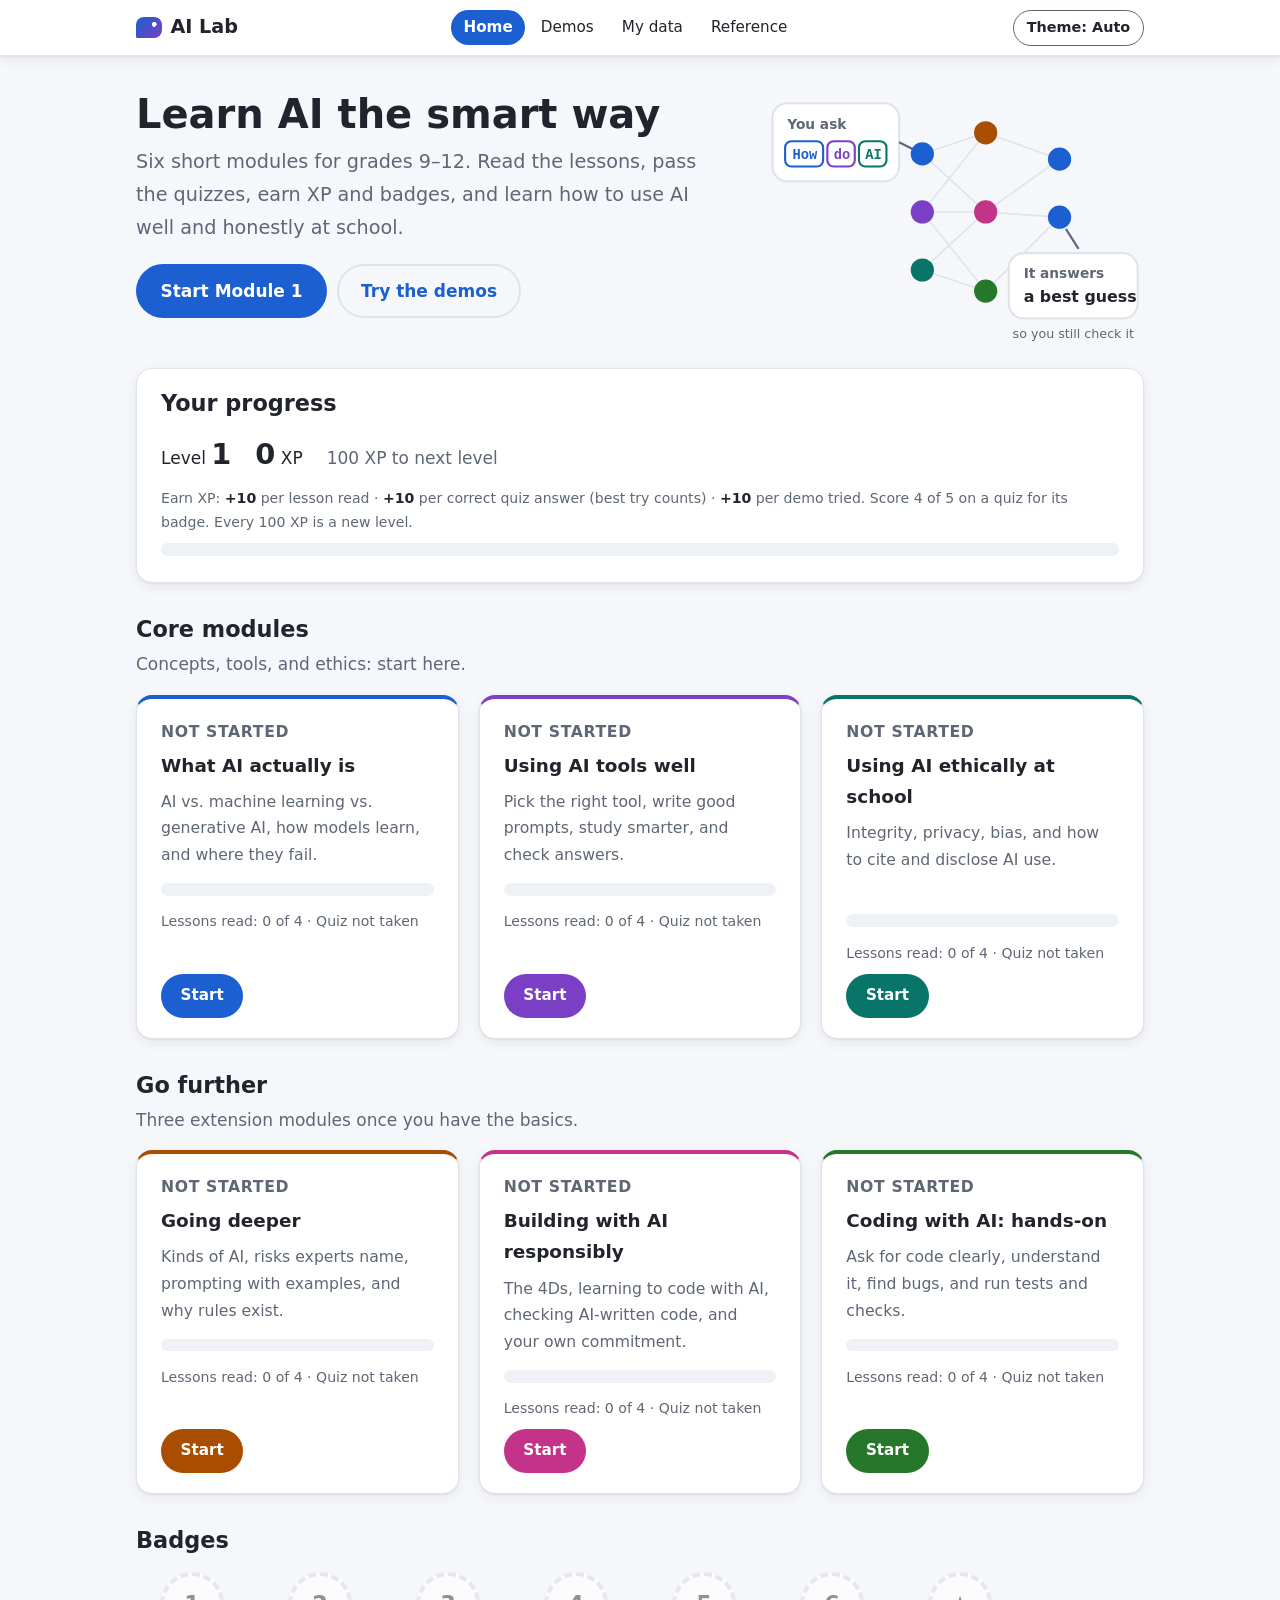
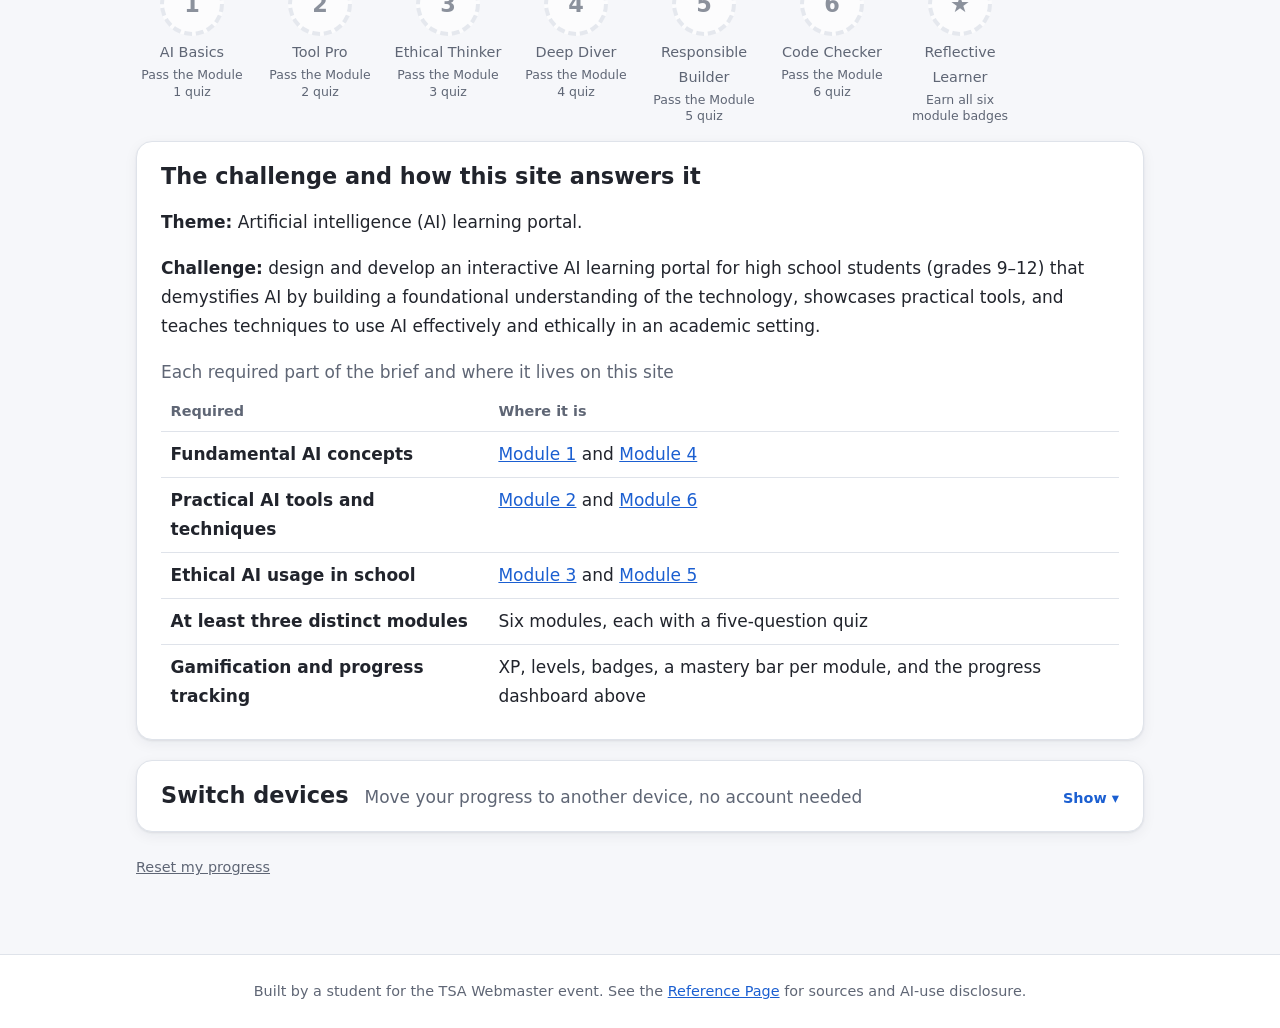
==== index.html @ 02b642e1 "style: second judge round fixes (feedback, quiz numbering, demos, practice cards, mobile nav)" ====
<!doctype html>
<html lang="en">
<head>
<script>try{var t=localStorage.getItem("aiPortal.theme");if(t==="light"||t==="dark")document.documentElement.dataset.theme=t}catch(e){}</script>
<script src="js/theme.js" defer></script>
<meta charset="utf-8">
<meta name="viewport" content="width=device-width,initial-scale=1">
<title>AI Lab – Learn AI the smart way</title>
<meta name="description" content="A free, gamified AI learning portal for high school students: how AI works, how to use it well, and how to use it ethically.">
<link rel="stylesheet" href="css/style.css">
</head>
<body>
<a class="skip" href="#main">Skip to content</a>
<header><div class="bar">
  <a class="brand" href="index.html">AI Lab</a>
  <nav aria-label="Main"><ul>
    <li><a href="index.html" aria-current="page">Home</a></li>
    <li><a href="demos.html">Demos</a></li>
    <li><a href="data.html">My data</a></li>
    <li><a href="reference.html">Reference</a></li>
  </ul></nav>
  <button type="button" class="theme-toggle" data-theme-toggle aria-label="Theme: Auto. Activate to switch to Light" aria-pressed="false">Theme: Auto</button>
</div></header>

<main id="main">
<div class="hero">
  <div>
  <h1>Learn AI the smart way</h1>
  <p class="lead">Six short modules for grades 9–12. Read the lessons, pass the quizzes, earn XP and badges, and learn how to use AI well and honestly at school.</p>
  <p class="hero-actions">
    <a class="btn" id="resume" href="module1.html">Start Module 1</a>
    <a class="btn ghost" href="demos.html">Try the demos</a>
  </p>
  </div>
  <svg class="hero-art" viewBox="0 0 360 250" role="img" aria-labelledby="hero-art-t">
    <title id="hero-art-t">A question is split into tokens, passes through a network of connected nodes, and comes out as a best-guess answer.</title>
    <g fill="none" stroke-width="1.5" style="stroke: var(--line)">
      <path d="M150 70 L210 50 M150 70 L210 125 M150 125 L210 50 M150 125 L210 125 M150 125 L210 200 M150 180 L210 125 M150 180 L210 200 M210 50 L280 75 M210 125 L280 75 M210 125 L280 130 M210 200 L280 130"/>
    </g>
    <rect x="8" y="22" width="120" height="74" rx="14" style="fill: var(--surface); stroke: var(--line)" stroke-width="2"/>
    <text x="22" y="46" font-size="13" font-weight="700" style="fill: var(--soft)">You ask</text>
    <g font-size="13" font-weight="700" font-family="ui-monospace, monospace">
      <rect x="20" y="58" width="36" height="24" rx="6" fill="none" stroke-width="2" style="stroke: var(--u1)"/><text x="27" y="75" style="fill: var(--u1)">How</text>
      <rect x="60" y="58" width="26" height="24" rx="6" fill="none" stroke-width="2" style="stroke: var(--u2)"/><text x="66" y="75" style="fill: var(--u2)">do</text>
      <rect x="90" y="58" width="26" height="24" rx="6" fill="none" stroke-width="2" style="stroke: var(--u3)"/><text x="96" y="75" style="fill: var(--u3)">AI</text>
    </g>
    <path d="M128 59 L146 68" stroke-width="2" style="stroke: var(--soft)"/>
    <circle cx="150" cy="70" r="11" style="fill: var(--u1)"/><circle cx="150" cy="125" r="11" style="fill: var(--u2)"/><circle cx="150" cy="180" r="11" style="fill: var(--u3)"/>
    <circle cx="210" cy="50" r="11" style="fill: var(--u4)"/><circle cx="210" cy="125" r="11" style="fill: var(--u5)"/><circle cx="210" cy="200" r="11" style="fill: var(--u6)"/>
    <circle cx="280" cy="75" r="11" style="fill: var(--accent)"/><circle cx="280" cy="130" r="11" style="fill: var(--accent)"/>
    <path d="M286 141 L298 160" stroke-width="2" style="stroke: var(--soft)"/>
    <rect x="232" y="164" width="122" height="62" rx="14" style="fill: var(--surface); stroke: var(--line)" stroke-width="2"/>
    <text x="246" y="188" font-size="13" font-weight="700" style="fill: var(--soft)">It answers</text>
    <text x="246" y="210" font-size="15" font-weight="700" style="fill: var(--fg)">a best guess</text>
    <text x="293" y="244" font-size="12" text-anchor="middle" style="fill: var(--soft)">so you still check it</text>
  </svg>
</div>

  <section class="card" aria-labelledby="yp">
    <h2 id="yp" style="margin-top:0">Your progress</h2>
    <div class="stats">
      <span>Level <strong id="level">1</strong></span>
      <span><strong id="xp">0</strong> XP</span>
      <span id="next" class="muted"></span>
    </div>
    <p class="xp-rules">Earn XP: <strong>+10</strong> per lesson read · <strong>+10</strong> per correct quiz answer (best try counts) · <strong>+10</strong> per demo tried. Score 4 of 5 on a quiz for its badge. Every 100 XP is a new level.</p>
    <div class="progress-bar" role="progressbar" aria-label="Progress to next level" aria-valuemin="0" aria-valuemax="100" aria-valuenow="0" id="xpbar"><span style="width:0%"></span></div>
  </section>

  <h2>Core modules</h2>
  <p class="section-note">Concepts, tools, and ethics: start here.</p>
  <ul class="grid" id="modules"></ul>

  <h2>Go further</h2>
  <p class="section-note">Three extension modules once you have the basics.</p>
  <ul class="grid" id="modules-extra"></ul>

  <h2>Badges</h2>
  <ul class="badges" id="badges"></ul>

  <section class="card" aria-labelledby="brief">
    <h2 id="brief" style="margin-top:0">The challenge and how this site answers it</h2>
    <p><strong>Theme:</strong> Artificial intelligence (AI) learning portal.</p>
    <p><strong>Challenge:</strong> design and develop an interactive AI learning portal for high school students (grades 9–12) that demystifies AI by building a foundational understanding of the technology, showcases practical tools, and teaches techniques to use AI effectively and ethically in an academic setting.</p>
    <table class="map">
      <caption class="muted">Each required part of the brief and where it lives on this site</caption>
      <thead><tr><th scope="col">Required</th><th scope="col">Where it is</th></tr></thead>
      <tbody>
        <tr><th scope="row">Fundamental AI concepts</th><td><a href="module1.html">Module 1</a> and <a href="module4.html">Module 4</a></td></tr>
        <tr><th scope="row">Practical AI tools and techniques</th><td><a href="module2.html">Module 2</a> and <a href="module6.html">Module 6</a></td></tr>
        <tr><th scope="row">Ethical AI usage in school</th><td><a href="module3.html">Module 3</a> and <a href="module5.html">Module 5</a></td></tr>
        <tr><th scope="row">At least three distinct modules</th><td>Six modules, each with a five-question quiz</td></tr>
        <tr><th scope="row">Gamification and progress tracking</th><td>XP, levels, badges, a mastery bar per module, and the progress dashboard above</td></tr>
      </tbody>
    </table>
  </section>

  <details class="card fold" id="switch">
    <summary><strong class="fold-title" id="move">Switch devices</strong> <span class="muted">Move your progress to another device, no account needed</span></summary>
    <p>Copy your progress code, then paste it on your other device. Restoring only adds progress. It never erases any.</p>
    <p>
      <button class="btn" id="show-code" type="button">Show my code</button>
      <output id="code-out" class="code" for="show-code"></output>
      <button class="btn ghost" id="copy-code" type="button" hidden>Copy</button>
    </p>
    <p>
      <label for="code-in">Have a code from another device?</label><br>
      <input id="code-in" class="field" type="text" autocomplete="off" spellcheck="false" autocapitalize="characters" autocorrect="off" placeholder="AIL5-XXXXXXXX">
      <button class="btn" id="restore" type="button">Restore</button>
    </p>
    <p id="code-msg" role="status"></p>
  </details>

  <p><button class="link-btn" id="reset" type="button">Reset my progress</button></p>
  <noscript><p>This site saves your progress in your browser, so it needs JavaScript turned on to track XP and badges. The lessons are still readable without it.</p></noscript>
</main>

<footer>Built by a student for the TSA Webmaster event. See the <a href="reference.html">Reference Page</a> for sources and AI-use disclosure.</footer>
<script src="js/progress.js"></script>
<script src="js/dashboard.js"></script>
</body>
</html>
---- css/style.css ----
/* Shared styles for every page. Colors are tokens so dark mode is one block.
   Look: clean learning-platform style (white cards, bold unit colors, mastery bars). */
:root {
  --bg: #f6f7fa; --surface: #ffffff; --fg: #21242c; --soft: #5f6675; --muted: #eef1f6; --line: #dfe3ea;
  --lesson-text: #ffffff; --accent: #1b5fd1; --accent-dark: #1449a3; --on-accent: #ffffff; --good: #0a7a42; --good-bg: #e3f6ec;
  --bad: #b3261e; --bad-bg: #fdeceb; --gold: #b26b00; --gold-text: #8b5200; --radius: 1rem; --shadow: 0 1px 2px rgba(20,30,50,.08), 0 4px 14px rgba(20,30,50,.06);
  --u1: #1b5fd1; --u2: #7a3fc4; --u3: #08746a; --u4: #a94d00; --u5: #c4338a; --u6: #26772a;
}
:root[data-theme="dark"] {
    --bg: #11141b; --surface: #1a1f2a; --fg: #e8ecf3; --soft: #a3acbd; --muted: #232a37; --line: #2e3645;
    --lesson-text: #0b1020; --accent: #6f9bff; --accent-dark: #8fb1ff; --on-accent: #0b1020; --good: #5fd08b; --good-bg: #153424;
    --bad: #ff8a8a; --bad-bg: #3a1c1c; --gold: #f0c36a; --gold-text: #f0c36a; --shadow: 0 1px 2px rgba(0,0,0,.4);
    --u1: #6f9bff; --u2: #b794f4; --u3: #4fd1c5; --u4: #f6ad55; --u5: #f687b3; --u6: #7bd88f;
}
@media (prefers-color-scheme: dark) {
  :root:not([data-theme]) {
    --bg: #11141b; --surface: #1a1f2a; --fg: #e8ecf3; --soft: #a3acbd; --muted: #232a37; --line: #2e3645;
    --lesson-text: #0b1020; --accent: #6f9bff; --accent-dark: #8fb1ff; --on-accent: #0b1020; --good: #5fd08b; --good-bg: #153424;
    --bad: #ff8a8a; --bad-bg: #3a1c1c; --gold: #f0c36a; --gold-text: #f0c36a; --shadow: 0 1px 2px rgba(0,0,0,.4);
    --u1: #6f9bff; --u2: #b794f4; --u3: #4fd1c5; --u4: #f6ad55; --u5: #f687b3; --u6: #7bd88f;
  }
}
* { box-sizing: border-box; }
[hidden] { display: none !important; } /* so .btn etc. can't override the hidden attribute */
body { margin: 0; background: var(--bg); color: var(--fg);
  font: 17px/1.7 system-ui, -apple-system, "Segoe UI", Roboto, sans-serif; }
a { color: var(--accent); }
.muted { color: var(--soft); }
.skip { position: absolute; left: -999px; }
.skip:focus { left: 1rem; top: 1rem; background: var(--surface); padding: .5rem 1rem; z-index: 10; border-radius: .5rem; }
:focus-visible { outline: 3px solid var(--accent); outline-offset: 2px; }

/* top bar */
header { background: var(--surface); border-bottom: 1px solid var(--line); box-shadow: var(--shadow); }
.bar { max-width: 1040px; margin: 0 auto; padding: .6rem 1rem; display: flex;
  justify-content: space-between; align-items: center; flex-wrap: wrap; gap: .5rem 1rem; }
.brand { font-weight: 800; font-size: 1.2rem; text-decoration: none; color: var(--fg); display: inline-flex; align-items: center; gap: .55rem; }
.brand::before { content: ""; width: 1.5rem; height: 1.5rem; border-radius: 50% 50% 50% .2rem; background: var(--accent); display: inline-block; }
nav ul { list-style: none; display: flex; flex-wrap: wrap; gap: .25rem; margin: 0; padding: 0; }
nav a { color: var(--fg); text-decoration: none; padding: .3rem .75rem; border-radius: 99px; font-size: .95rem; display: inline-block; }
nav a:hover { background: var(--muted); }
nav a[aria-current="page"] { background: var(--accent); color: var(--on-accent); font-weight: 600; }

main { max-width: 820px; margin: 0 auto; padding: 1.5rem 1rem 3.5rem; }
body > main:has(#modules) { max-width: 1040px; }
h1 { font-size: clamp(1.7rem, 4vw, 2.5rem); line-height: 1.2; margin: .5rem 0 .5rem; font-weight: 800; }
h2 { margin: 2rem 0 .75rem; font-size: 1.4rem; line-height: 1.3; }
.lead { font-size: 1.2rem; color: var(--soft); max-width: 60ch; margin-top: 0; }

/* cards: white tiles with a colored top edge */
.card { background: var(--surface); border: 1px solid var(--line); border-radius: var(--radius); padding: 1.25rem 1.5rem;
  margin: 0 0 1.25rem; box-shadow: var(--shadow); }
.card > h2:first-child, .card > h3:first-child { margin-top: 0; }
.grid { display: grid; gap: 1.25rem; grid-template-columns: repeat(auto-fill, minmax(290px, 1fr)); padding: 0; list-style: none; margin: 0; }
.grid > .card { margin: 0; border-left: 1px solid var(--line); border-top: 4px solid var(--unit, var(--accent)); display: flex; flex-direction: column; gap: .25rem; }
.grid > .card h3 { margin: 0; font-size: 1.15rem; }
.grid > .card p { margin: .25rem 0; color: var(--soft); font-size: .98rem; }
.grid > .card .btn { margin-top: auto; align-self: flex-start; background: var(--unit, var(--accent)); padding: .45rem 1.1rem; font-size: .95rem; }
.grid > .card .status { font-size: .88rem; }
.mastery { font-weight: 700; font-size: .85rem; letter-spacing: .04em; text-transform: uppercase; color: var(--unit, var(--accent)); margin: 0 !important; }
.grid > .card .progress-bar > span { background: var(--unit, var(--accent)); }

/* buttons */
.btn { display: inline-block; padding: .65rem 1.4rem; background: var(--accent); color: var(--on-accent);
  border: 2px solid transparent; border-radius: 99px; font: inherit; font-weight: 700; text-decoration: none; cursor: pointer; }
.btn:hover { filter: brightness(1.08); }
.btn[disabled] { opacity: .65; cursor: default; }
.btn.ghost { background: transparent; color: var(--accent); border-color: var(--line); }
.btn.ghost:hover { background: var(--muted); filter: none; }
.btn[data-lesson] { background: transparent; color: var(--good); border-color: var(--good); padding: .45rem 1.1rem; font-size: .95rem; }
.btn[data-lesson]:hover { background: var(--good-bg); filter: none; }
.card li a, .card p a { overflow-wrap: anywhere; }
.btn[data-lesson][disabled] { background: var(--good-bg); color: var(--good); opacity: 1; }
.lead + .card, h1 + .card { margin-top: 1rem; }

/* progress bar */
.progress-bar { height: .8rem; background: var(--muted); border-radius: 99px; overflow: hidden; margin: .4rem 0; }
.progress-bar > span { display: block; height: 100%; background: var(--accent); border-radius: 99px; transition: width .4s; }
.stats { display: flex; gap: 1.5rem; flex-wrap: wrap; align-items: baseline; margin-bottom: .5rem; }
.stats strong { font-size: 1.8rem; }

/* badges */
.badges { display: flex; flex-wrap: wrap; gap: 1rem; padding: 0; list-style: none; }
.badge { width: 7.5rem; text-align: center; font-size: .9rem; }
.badge .medal { width: 4rem; height: 4rem; margin: 0 auto .25rem; border-radius: 50%; display: grid; place-items: center;
  font-weight: 800; font-size: 1.4rem; background: var(--surface); border: 4px solid var(--gold); color: var(--gold-text); box-shadow: var(--shadow); }
.badge.locked { color: var(--soft); }
.badge.locked .medal { border-style: dashed; border-color: var(--line); color: var(--soft); box-shadow: none; }

/* quiz (markup produced by js/quiz.js) */
.quiz-q { background: var(--surface); border: 1px solid var(--line); border-radius: var(--radius); margin: 0 0 1rem; padding: 1rem 1.25rem; box-shadow: var(--shadow); }
.quiz-q legend { font-weight: 700; float: left; width: 100%; padding: 0; margin: 0 0 .75rem; line-height: 1.4; }
.quiz-q legend + * { clear: both; }
.quiz-options { list-style: none; padding: 0; margin: .5rem 0; display: grid; gap: .5rem; }
.quiz-options label { display: flex; gap: .6rem; align-items: flex-start; padding: .65rem .9rem; cursor: pointer; border: 2px solid var(--line); border-radius: .75rem; }
.quiz-options input { margin: .5rem 0 0; flex: none; }
.quiz-options label:hover { border-color: var(--accent); background: var(--muted); }
.quiz-options label:has(input:checked) { border-color: var(--accent); background: var(--muted); font-weight: 600; }
.quiz-feedback { margin: .5rem 0 0; padding: .6rem .9rem; border-radius: .75rem; font-weight: 600; }
.quiz-feedback.right { color: var(--good); background: var(--good-bg); } .quiz-feedback.wrong { color: var(--bad); background: var(--bad-bg); }
.quiz-result { background: var(--surface); border: 1px solid var(--line); border-left: 6px solid var(--accent); border-radius: var(--radius); padding: 1rem 1.25rem; margin-top: 1rem; box-shadow: var(--shadow); }
.quiz-result:empty { display: none; }
[role="alert"] { color: var(--bad); font-weight: 600; }

.code { user-select: all; -webkit-user-select: all; font: 700 1.1rem ui-monospace, monospace; letter-spacing: .05em; margin: 0 .5rem; }
.field { padding: .6rem .85rem; font: inherit; color: var(--fg); background: var(--surface);
  border: 2px solid var(--line); border-radius: .75rem; width: min(16rem, 100%); }

footer { border-top: 1px solid var(--line); background: var(--surface); text-align: center; padding: 1.5rem 1rem; font-size: .9rem; color: var(--soft); }
@media (prefers-reduced-motion: reduce) { .progress-bar > span { transition: none; } }
@media (max-width: 560px) { body { font-size: 16px; } .card { padding: 1rem; } }

.map { width: 100%; border-collapse: collapse; margin-top: .5rem; }
.map th, .map td { text-align: left; padding: .5rem .6rem; border-top: 1px solid var(--line); vertical-align: top; }
.map thead th { border-top: 0; font-size: .9rem; color: var(--soft); }
.map caption { text-align: left; padding-bottom: .25rem; }

/* hand-written inline SVG diagrams: theme colors, responsive, max 480px */
.diagram { max-width: 480px; margin: 1rem 0 1.25rem; }
.diagram svg { display: block; width: 100%; height: auto; }

/* Compact primary navigation, theme control, and module shortcuts. */
.theme-toggle { font: inherit; font-size: .9rem; font-weight: 600; color: var(--fg); background: var(--surface); border: 1px solid var(--soft); border-radius: 99px; padding: .3rem .8rem; cursor: pointer; }
.theme-toggle:hover { background: var(--muted); }
.module-nav { max-width: 1040px; margin: 0 auto; padding: 0 1rem .65rem; }
.module-nav ul, .module-pills { list-style: none; display: flex; flex-wrap: wrap; gap: .4rem; padding: 0; margin: 0; }
.module-nav a, .module-pills a { display: inline-block; border: 1px solid var(--soft); border-radius: 99px; padding: .25rem .75rem; color: var(--fg); text-decoration: none; font-size: .9rem; }
.module-nav a:hover, .module-pills a:hover { background: var(--muted); }
.module-nav a[aria-current="page"] { color: var(--on-accent); background: var(--accent); border-color: var(--accent); }
.module-pills { margin: 0 0 1rem; }
@media (max-width: 560px) {
  .bar { gap: .35rem; }
  .bar nav a { padding: .3rem .5rem; }
  .module-nav-label { display: none; }
  .module-nav a { min-width: 2.5rem; text-align: center; }
}

/* ---- 2026-11-18 cleanup ---- */
.sr-only { position: absolute; width: 1px; height: 1px; padding: 0; margin: -1px; overflow: hidden; clip: rect(0 0 0 0); white-space: nowrap; border: 0; }
.hero-actions { display: flex; flex-wrap: wrap; gap: .6rem; margin: 1.25rem 0 1.5rem; }
.section-note { color: var(--soft); margin: -.4rem 0 1rem; }
.link-btn { background: none; border: 0; padding: 0; font: inherit; font-size: .9rem; color: var(--soft); text-decoration: underline; cursor: pointer; }
.link-btn:hover { color: var(--accent); }

/* lessons: a small "Lesson N" label above each lesson heading (CSS counter, no markup change) */
main { counter-reset: lesson; }
section.card:has([data-lesson]) > h2::before { counter-increment: lesson; content: "Lesson " counter(lesson); display: block;
  font-size: .78rem; font-weight: 700; letter-spacing: .06em; text-transform: uppercase; color: var(--soft); margin-bottom: .15rem; }

/* reference page: forms as two clear rows, sources as a hanging-indent MLA list */
.forms { list-style: none; padding: 0; margin: 0; display: grid; gap: .5rem; }
.forms a { display: block; padding: .7rem 1rem; border: 1px solid var(--line); border-radius: .75rem; font-weight: 600; text-decoration: none; }
.forms a:hover { background: var(--muted); }
.sources ul { list-style: none; padding: 0; }
.sources li { padding-left: 2em; text-indent: -2em; margin-bottom: .6rem; }

/* phone: brand and theme toggle share the first row, nav gets its own row */
@media (max-width: 560px) {
  .bar > nav { order: 3; width: 100%; }
  .bar > nav ul { justify-content: space-between; }
  .module-nav ul { flex-wrap: nowrap; overflow-x: auto; padding-bottom: .2rem; }
}
.quiz-result.passed { border-left-color: var(--good); }
.quiz-result.failed { border-left-color: var(--bad); }
.quiz-score { font-size: 1.5rem; font-weight: 800; margin: 0 0 .25rem; }
.quiz-result p { margin: .4rem 0; }
.quiz-next .btn { margin-top: .25rem; }
.try { background: var(--muted); border-radius: .75rem; padding: .55rem .9rem; font-size: .95rem; }
h2 + .try { margin-top: -.25rem; }
[id] { scroll-margin-top: 1rem; }

/* ---- judge round 1 fixes ---- */
/* header lines up with the 820px reading column on content pages, 1040px on home */
.bar, .module-nav { max-width: 820px; }
body:has(#modules) .bar { max-width: 1040px; }

/* each module page wears its unit color (set from the current module-nav link, no markup change) */
body:has(.module-nav a[href="module1.html"][aria-current]) { --unit: var(--u1); }
body:has(.module-nav a[href="module2.html"][aria-current]) { --unit: var(--u2); }
body:has(.module-nav a[href="module3.html"][aria-current]) { --unit: var(--u3); }
body:has(.module-nav a[href="module4.html"][aria-current]) { --unit: var(--u4); }
body:has(.module-nav a[href="module5.html"][aria-current]) { --unit: var(--u5); }
body:has(.module-nav a[href="module6.html"][aria-current]) { --unit: var(--u6); }
body:has(.module-nav a[aria-current]) main > h1 { border-left: 6px solid var(--unit); padding-left: .8rem; }
section.card:has([data-lesson]) { border-top: 4px solid var(--unit, var(--accent)); }
section.card:has([data-lesson]) > h2::before { color: var(--unit, var(--soft)); }
.module-nav a[aria-current="page"] { background: var(--unit, var(--accent)); border-color: var(--unit, var(--accent)); }

/* quiz feedback: first sentence bold, explanation regular; answered options stay readable */
.quiz-feedback { font-weight: 400; }
.quiz-options input:disabled + * , .quiz-options label:has(input:disabled) { opacity: 1; cursor: default; }

/* module cards: descriptions take the same height so bars and buttons line up */
.grid > .card > p:not(.mastery):not(.status) { min-height: calc(3 * 1.7em); }
@media (max-width: 640px) { .grid > .card > p:not(.mastery):not(.status) { min-height: 0; } }

/* badges: rule under each one, earned medals filled */
.badge small { display: block; font-size: .78rem; color: var(--soft); line-height: 1.3; margin-top: .15rem; }
.badge:not(.locked) .medal { background: color-mix(in srgb, var(--gold) 16%, var(--surface)); }
.badge.locked .medal { opacity: .7; }

.btn.danger { color: var(--bad); border-color: var(--bad); }
.btn.danger:hover { background: var(--bad-bg); }
.module-nav ul { flex-wrap: nowrap; overflow-x: auto; gap: .3rem; scrollbar-width: thin; }
.module-nav a { white-space: nowrap; font-size: .85rem; padding: .2rem .6rem; }

/* hero: text left, illustration right; illustration below the buttons on phones */
.hero { display: grid; grid-template-columns: 1.35fr 1fr; gap: 2rem; align-items: center; }
.hero-art { width: 100%; max-width: 380px; height: auto; justify-self: end; }
@media (max-width: 760px) { .hero { grid-template-columns: 1fr; gap: 0; } .hero-art { justify-self: center; max-width: 320px; margin-bottom: 1rem; } }

/* logo: a speech bubble (AI chat) with a small spark, drawn in CSS */
.brand::before { width: 1.6rem; height: 1.35rem; border-radius: .5rem .5rem .5rem .1rem; position: relative;
  background: radial-gradient(circle at 70% 35%, var(--on-accent) 0 .14rem, transparent .16rem), linear-gradient(135deg, var(--u1), var(--u2)); }
.xp-rules { font-size: .88rem; color: var(--soft); margin: 0 0 .5rem; }
.xp-rules strong { color: var(--fg); }

/* form controls need 3:1 against the page (WCAG non-text contrast) */
:root { --field-line: #858e9e; }
:root[data-theme="dark"] { --field-line: #6f7a8e; }
@media (prefers-color-scheme: dark) { :root:not([data-theme]) { --field-line: #6f7a8e; } }
.field, .quiz-options label { border-color: var(--field-line); }
.quiz-options label.is-correct, .quiz-options label.is-correct:has(input:checked) { border-color: var(--good); background: var(--good-bg); }
.quiz-options label.is-wrong, .quiz-options label.is-wrong:has(input:checked) { border-color: var(--bad); background: var(--bad-bg); }
details.fold > summary { cursor: pointer; list-style: none; display: flex; flex-wrap: wrap; align-items: baseline; gap: .25rem 1rem; }
details.fold > summary::-webkit-details-marker { display: none; }
details.fold .fold-title { font-size: 1.4rem; line-height: 1.3; }
details.fold > summary::after { content: "Show ▾"; margin-left: auto; font-size: .9rem; font-weight: 600; color: var(--accent); }
details.fold[open] > summary::after { content: "Hide ▴"; }
details.fold[open] > summary { margin-bottom: .75rem; }

/* ---- judge round 2 fixes ---- */
/* native controls (radios, text boxes, scrollbars) follow the theme */
:root { color-scheme: light; }
:root[data-theme="dark"] { color-scheme: dark; }
@media (prefers-color-scheme: dark) { :root:not([data-theme]) { color-scheme: dark; } }
input[type="radio"], input[type="checkbox"] { accent-color: var(--unit, var(--accent)); width: 1.1rem; height: 1.1rem; }

/* progress code stays on one line; a bad code reads as an error */
.code { white-space: nowrap; display: inline-block; }
#code-msg.err { color: var(--bad); background: var(--bad-bg); padding: .5rem .8rem; border-radius: .75rem; }

/* diagrams centred and larger; small sub-labels hidden on phones where they'd be ~8px */
.diagram { max-width: 640px; margin-inline: auto; }
.diagram figcaption { font-size: .85rem; text-align: center; margin-top: .4rem; }

/* home polish */
.hero { margin-bottom: 1.5rem; }
.badges { display: grid; grid-template-columns: repeat(auto-fill, minmax(7rem, 1fr)); gap: 1rem; }
.badge { width: auto; }

/* phones: keep short module names in the pills (the row scrolls sideways) */
@media (max-width: 560px) { .module-nav-label { display: inline; } }

/* quiz: question numbers and spacing */
.quiz-q legend .q-num { display: block; font-size: .78rem; font-weight: 700; letter-spacing: .06em; text-transform: uppercase; color: var(--soft); margin-bottom: .2rem; }
.quiz-intro { color: var(--soft); margin: -.4rem 0 1rem; }
.quiz-result + .btn, .quiz-result ~ .btn { margin-top: 1rem; }
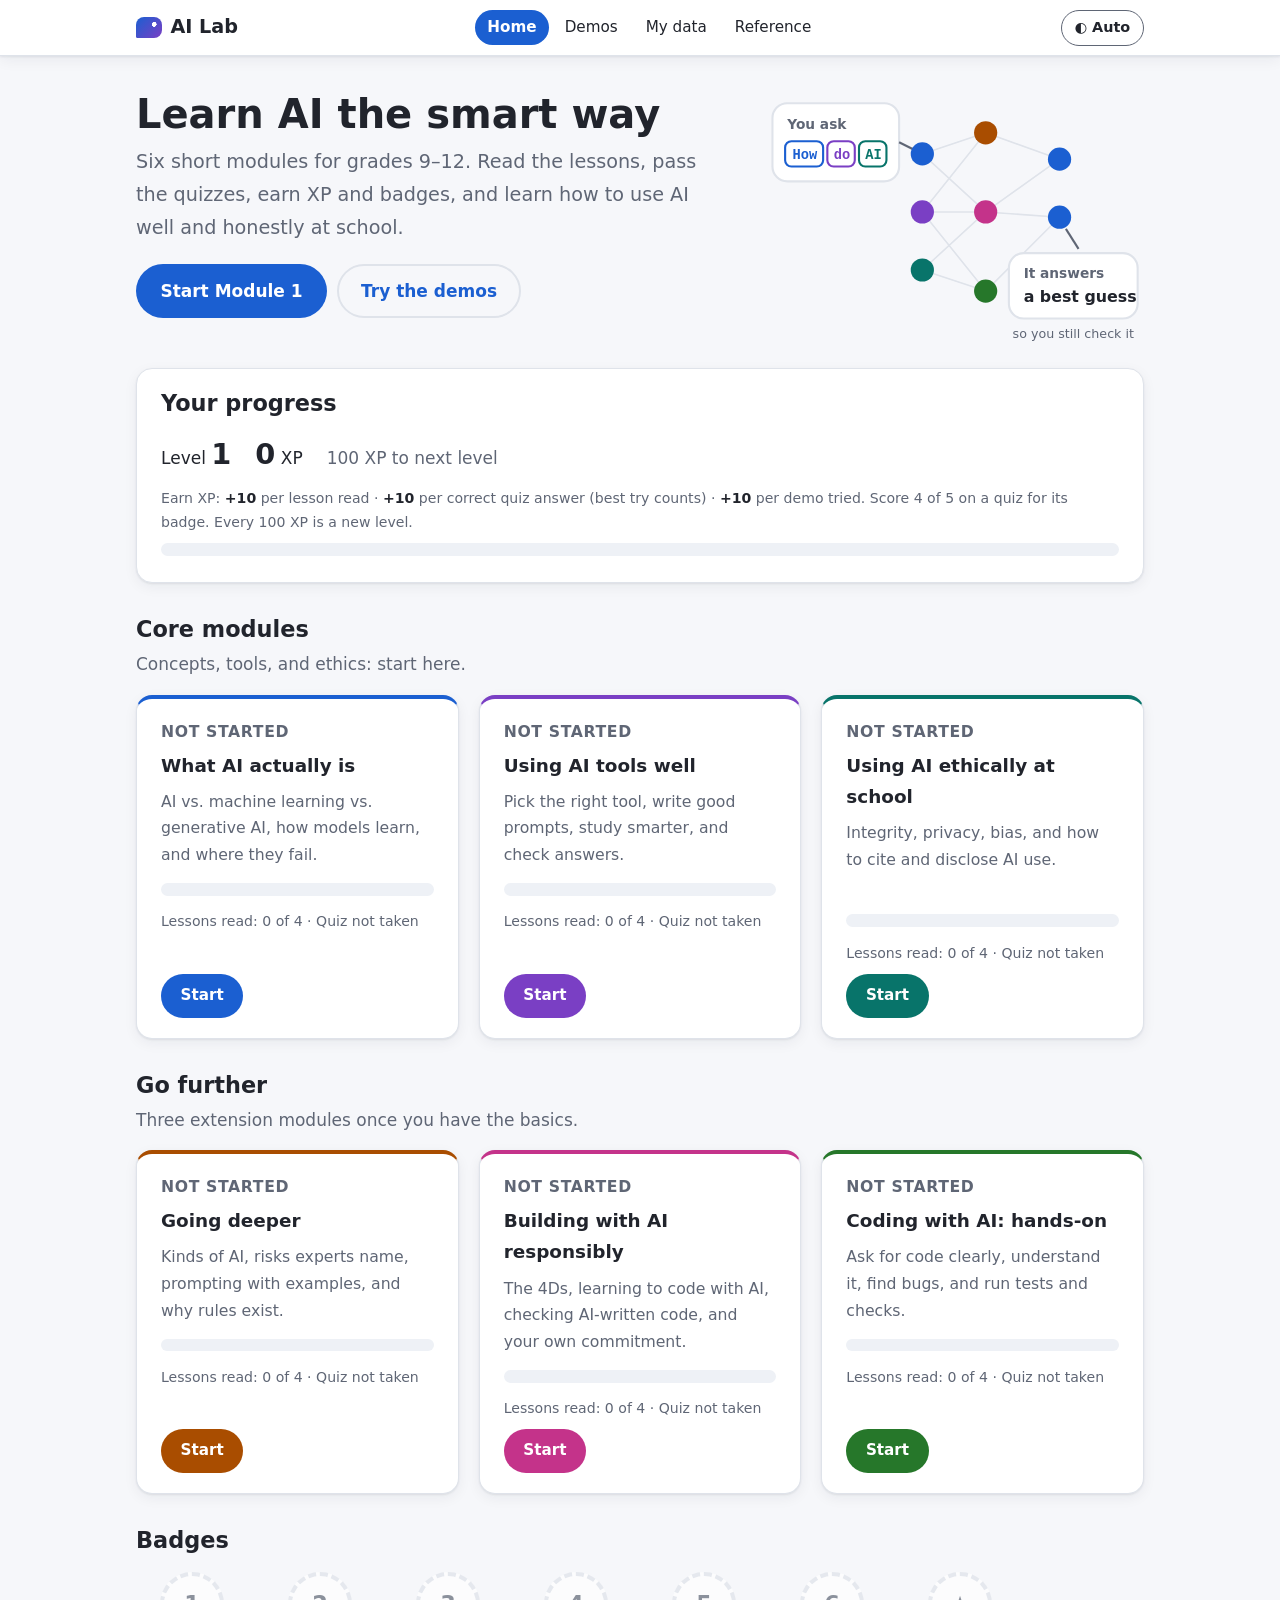
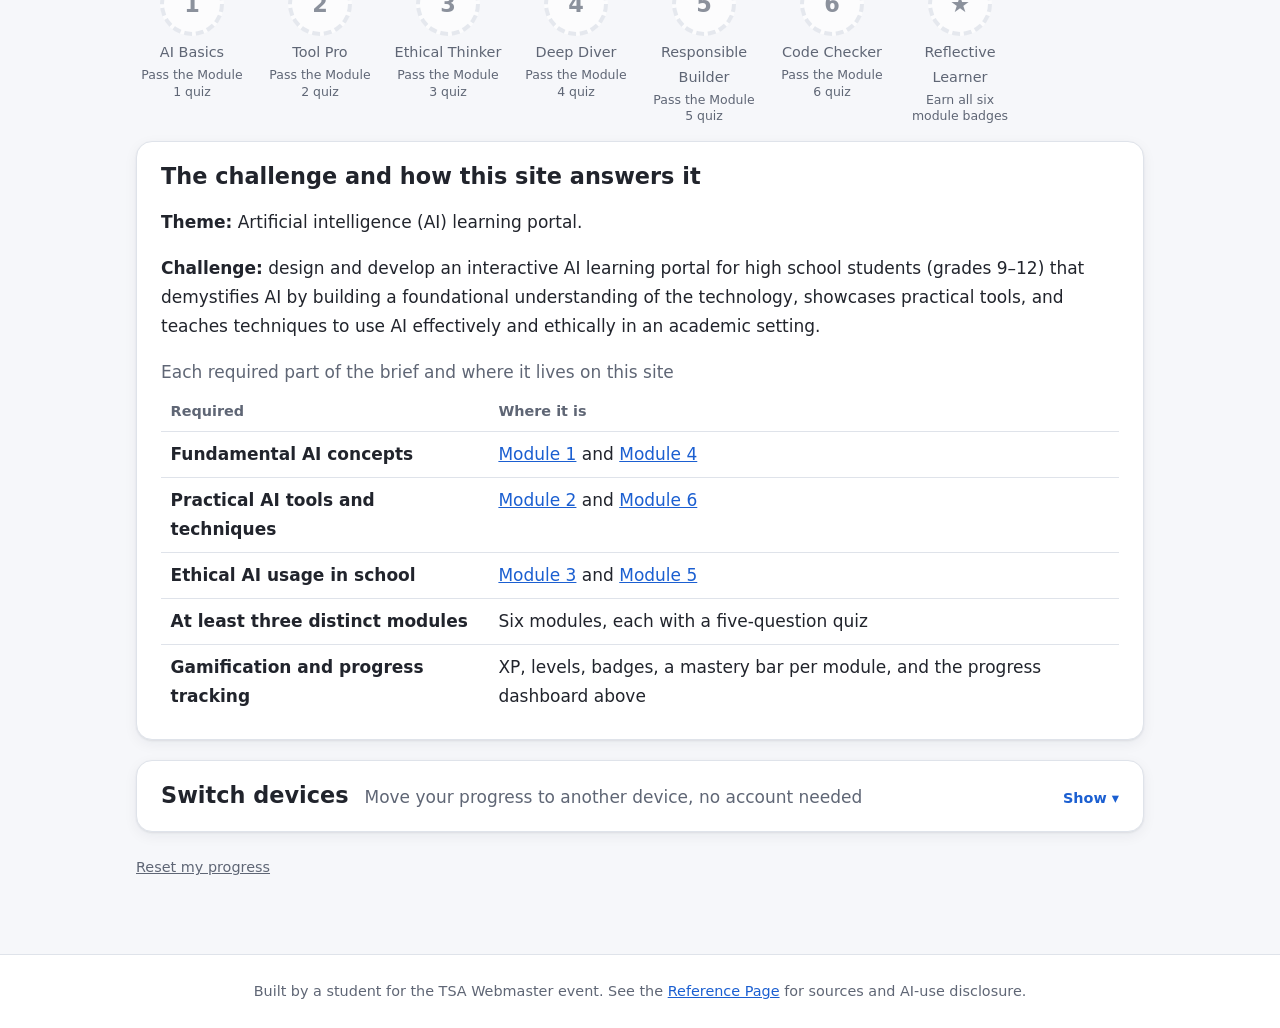
==== commit 2e41eb18: "feat: Module 4 diagram; theme button shows its mode with a symbol" ====
--- a/index.html
+++ b/index.html
@@ -19,7 +19,7 @@
     <li><a href="data.html">My data</a></li>
     <li><a href="reference.html">Reference</a></li>
   </ul></nav>
-  <button type="button" class="theme-toggle" data-theme-toggle aria-label="Theme: Auto. Activate to switch to Light" aria-pressed="false">Theme: Auto</button>
+  <button type="button" class="theme-toggle" data-theme-toggle aria-label="Theme: Auto. Activate to switch to Light" aria-pressed="false">◐ Auto</button>
 </div></header>
 
 <main id="main">
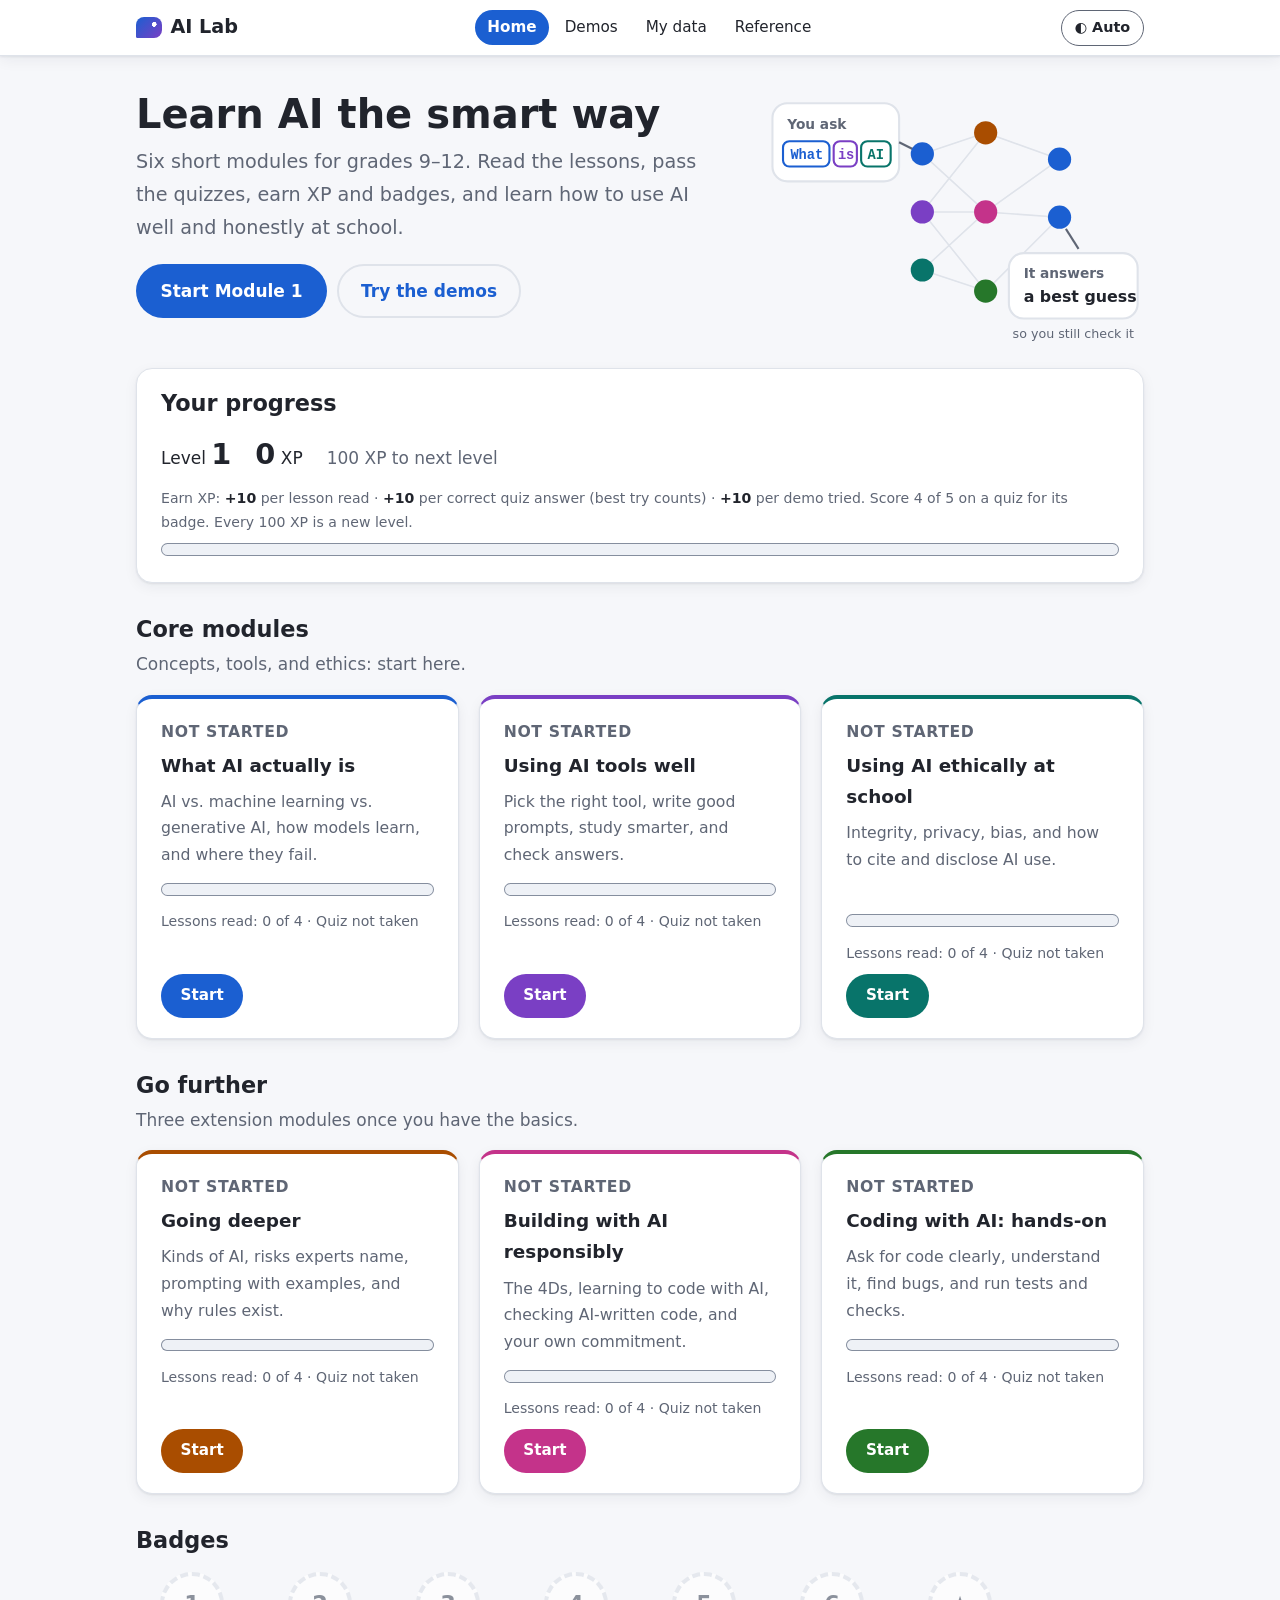
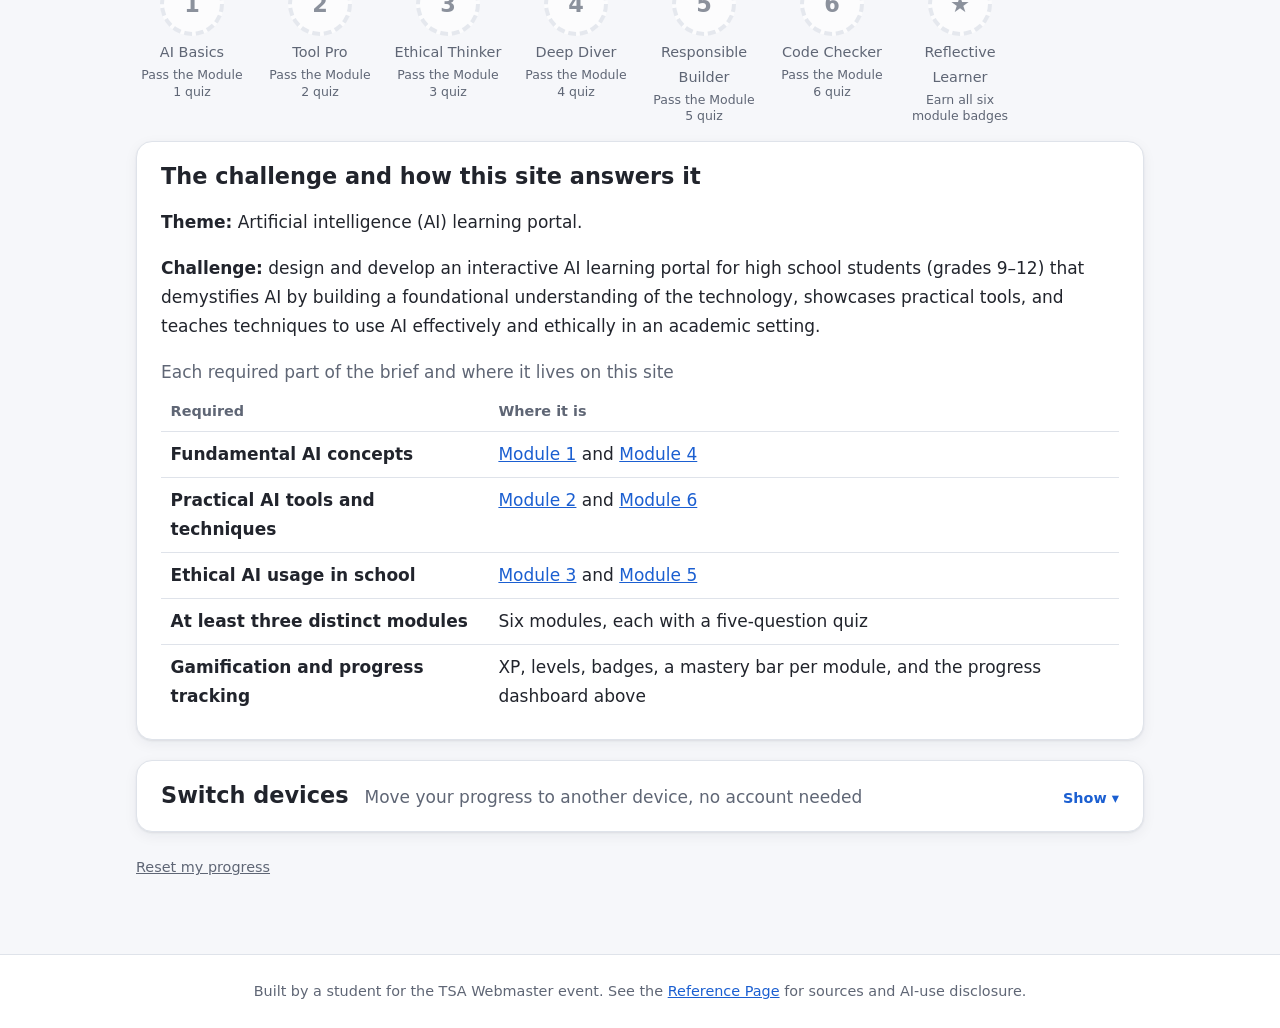
==== commit e4130e69: "fix: demo XP needs real words, predictor explains end-of-sentence words, max-XP state, focus quiz re" ====
--- a/index.html
+++ b/index.html
@@ -40,9 +40,9 @@
     <rect x="8" y="22" width="120" height="74" rx="14" style="fill: var(--surface); stroke: var(--line)" stroke-width="2"/>
     <text x="22" y="46" font-size="13" font-weight="700" style="fill: var(--soft)">You ask</text>
     <g font-size="13" font-weight="700" font-family="ui-monospace, monospace">
-      <rect x="20" y="58" width="36" height="24" rx="6" fill="none" stroke-width="2" style="stroke: var(--u1)"/><text x="27" y="75" style="fill: var(--u1)">How</text>
-      <rect x="60" y="58" width="26" height="24" rx="6" fill="none" stroke-width="2" style="stroke: var(--u2)"/><text x="66" y="75" style="fill: var(--u2)">do</text>
-      <rect x="90" y="58" width="26" height="24" rx="6" fill="none" stroke-width="2" style="stroke: var(--u3)"/><text x="96" y="75" style="fill: var(--u3)">AI</text>
+      <rect x="18" y="58" width="44" height="24" rx="6" fill="none" stroke-width="2" style="stroke: var(--u1)"/><text x="25" y="75" style="fill: var(--u1)">What</text>
+      <rect x="66" y="58" width="22" height="24" rx="6" fill="none" stroke-width="2" style="stroke: var(--u2)"/><text x="70" y="75" style="fill: var(--u2)">is</text>
+      <rect x="92" y="58" width="28" height="24" rx="6" fill="none" stroke-width="2" style="stroke: var(--u3)"/><text x="98" y="75" style="fill: var(--u3)">AI</text>
     </g>
     <path d="M128 59 L146 68" stroke-width="2" style="stroke: var(--soft)"/>
     <circle cx="150" cy="70" r="11" style="fill: var(--u1)"/><circle cx="150" cy="125" r="11" style="fill: var(--u2)"/><circle cx="150" cy="180" r="11" style="fill: var(--u3)"/>
--- a/css/style.css
+++ b/css/style.css
@@ -256,3 +256,11 @@
 .quiz-q legend .q-num { display: block; font-size: .78rem; font-weight: 700; letter-spacing: .06em; text-transform: uppercase; color: var(--soft); margin-bottom: .2rem; }
 .quiz-intro { color: var(--soft); margin: -.4rem 0 1rem; }
 .quiz-result + .btn, .quiz-result ~ .btn { margin-top: 1rem; }
+/* phones: fade the right edge of the module pills so it's clear the row scrolls */
+@media (max-width: 560px) {
+  .module-nav ul { -webkit-mask-image: linear-gradient(to right, #000 85%, transparent); mask-image: linear-gradient(to right, #000 85%, transparent); padding-right: 2rem; }
+}
+/* progress tracks: an outline so the empty part is visible (3:1 non-text contrast) */
+.progress-bar { box-shadow: inset 0 0 0 1px var(--field-line); }
+.quiz-result:focus { outline: none; }
+.quiz-result:focus-visible { outline: 3px solid var(--accent); outline-offset: 2px; }
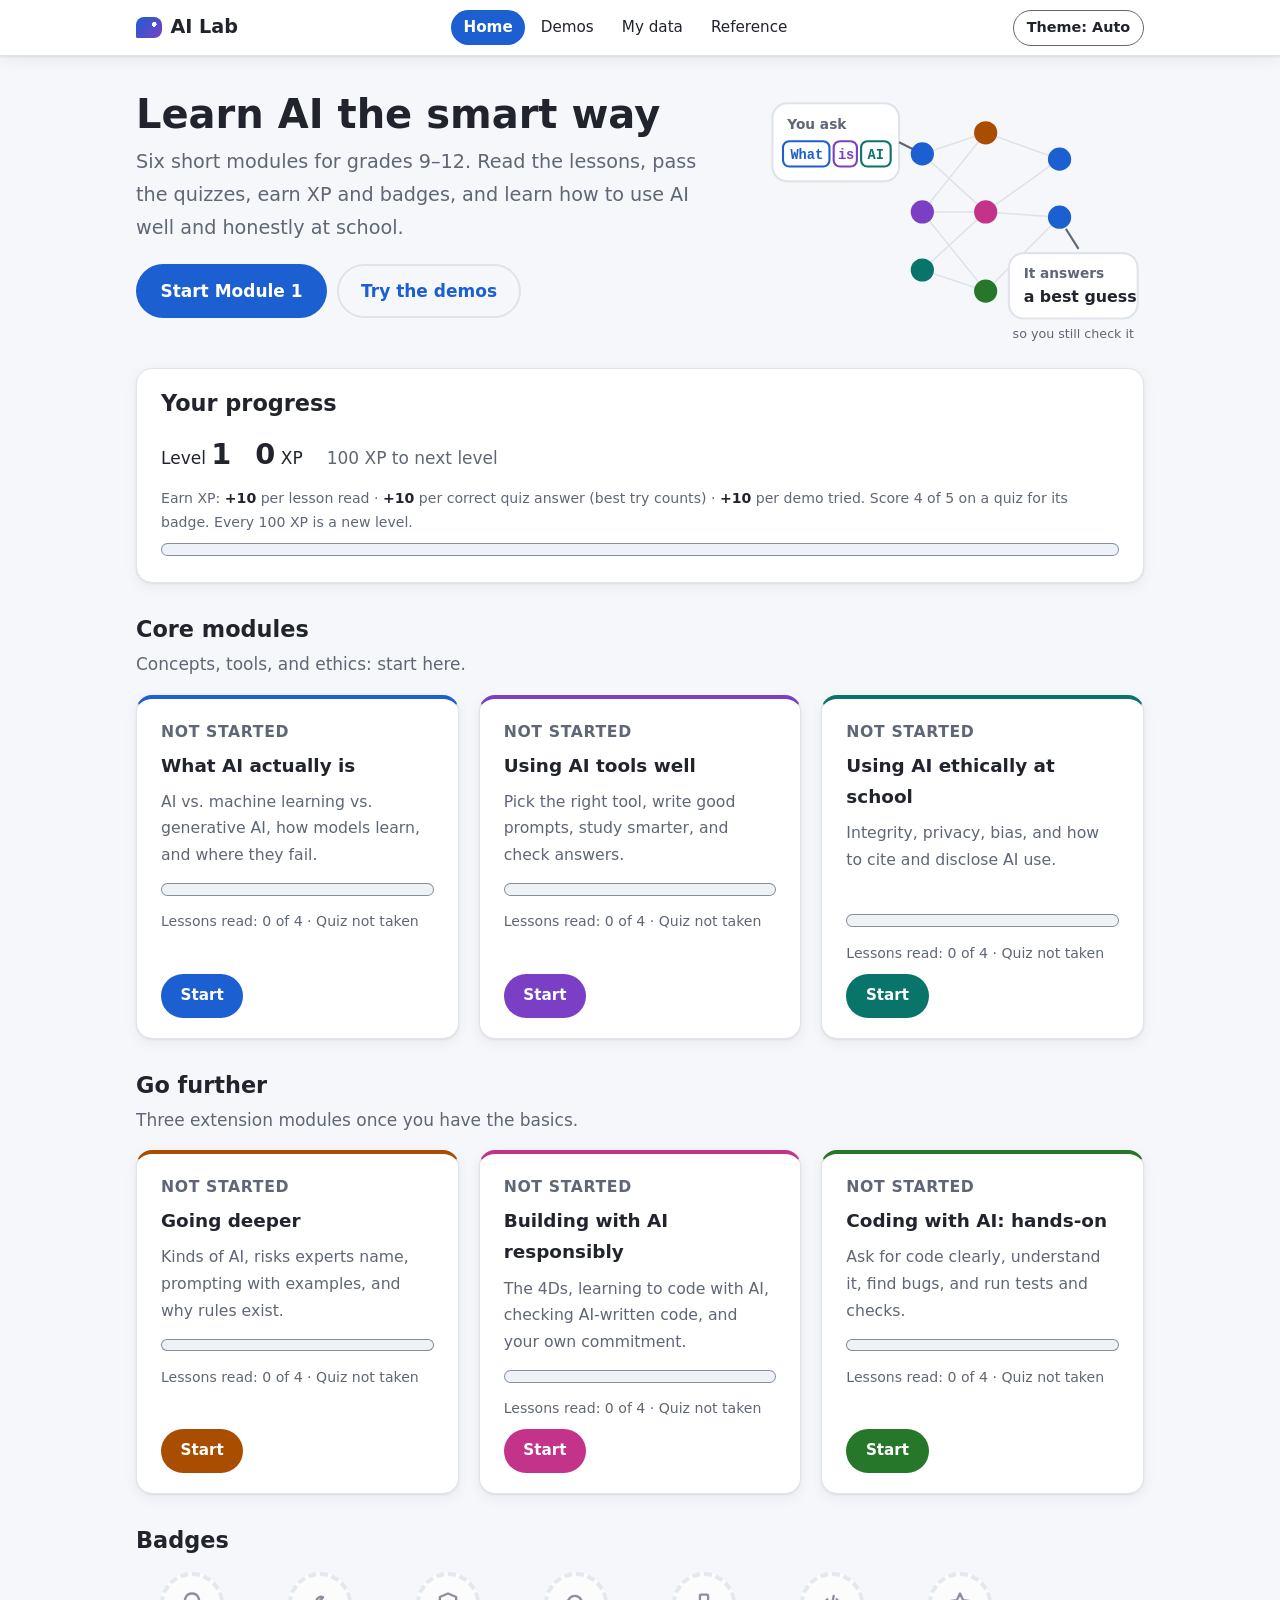
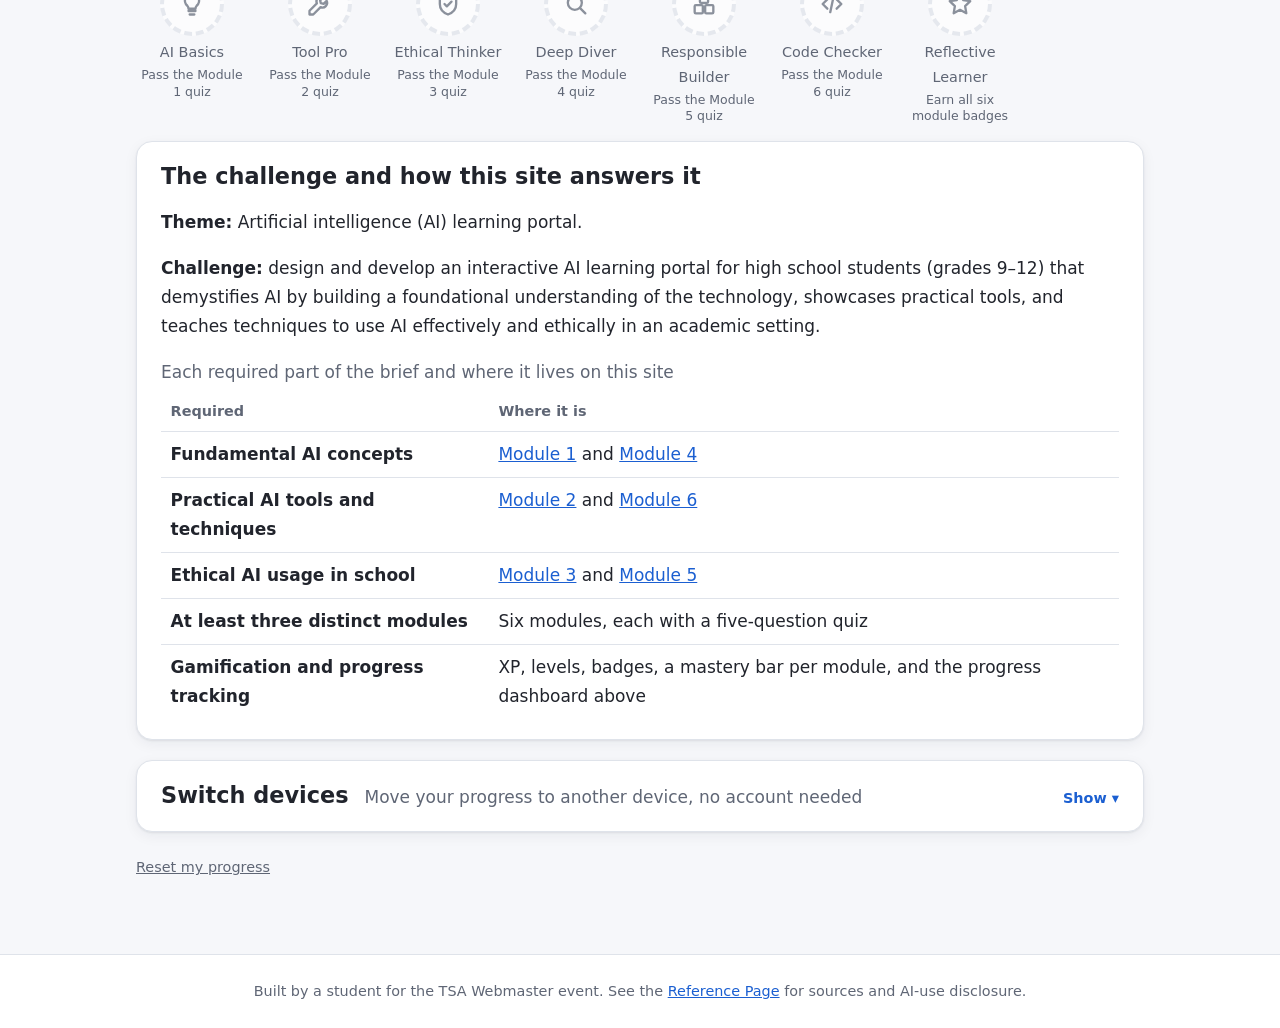
==== commit 004ae1d4: "feat: On this page index on modules, icon badges, clearer theme labels" ====
--- a/index.html
+++ b/index.html
@@ -19,7 +19,7 @@
     <li><a href="data.html">My data</a></li>
     <li><a href="reference.html">Reference</a></li>
   </ul></nav>
-  <button type="button" class="theme-toggle" data-theme-toggle aria-label="Theme: Auto. Activate to switch to Light" aria-pressed="false">◐ Auto</button>
+  <button type="button" class="theme-toggle" data-theme-toggle aria-label="Theme: Auto. Activate to switch to Light">Theme: Auto</button>
 </div></header>
 
 <main id="main">
--- a/css/style.css
+++ b/css/style.css
@@ -264,3 +264,14 @@
 .progress-bar { box-shadow: inset 0 0 0 1px var(--field-line); }
 .quiz-result:focus { outline: none; }
 .quiz-result:focus-visible { outline: 3px solid var(--accent); outline-offset: 2px; }
+
+/* module pages: "On this page" index under the intro */
+.page-index { background: var(--surface); border: 1px solid var(--line); border-radius: var(--radius); padding: .75rem 1.25rem; margin: 0 0 1.25rem; }
+.page-index-title { margin: 0 0 .25rem; font-size: .78rem; font-weight: 700; letter-spacing: .06em; text-transform: uppercase; color: var(--soft); }
+.page-index ul { margin: 0; padding-left: 1.2rem; columns: 2; column-gap: 2rem; font-size: .95rem; }
+.page-index li { break-inside: avoid; }
+@media (max-width: 560px) { .page-index ul { columns: 1; } }
+.page-index ul { display: block; list-style: disc; }
+.page-index a { display: inline; padding: 0; border-radius: 0; color: var(--accent); text-decoration: underline; text-underline-offset: 2px; }
+.page-index a:hover { background: none; }
+.badge .medal svg { display: block; }
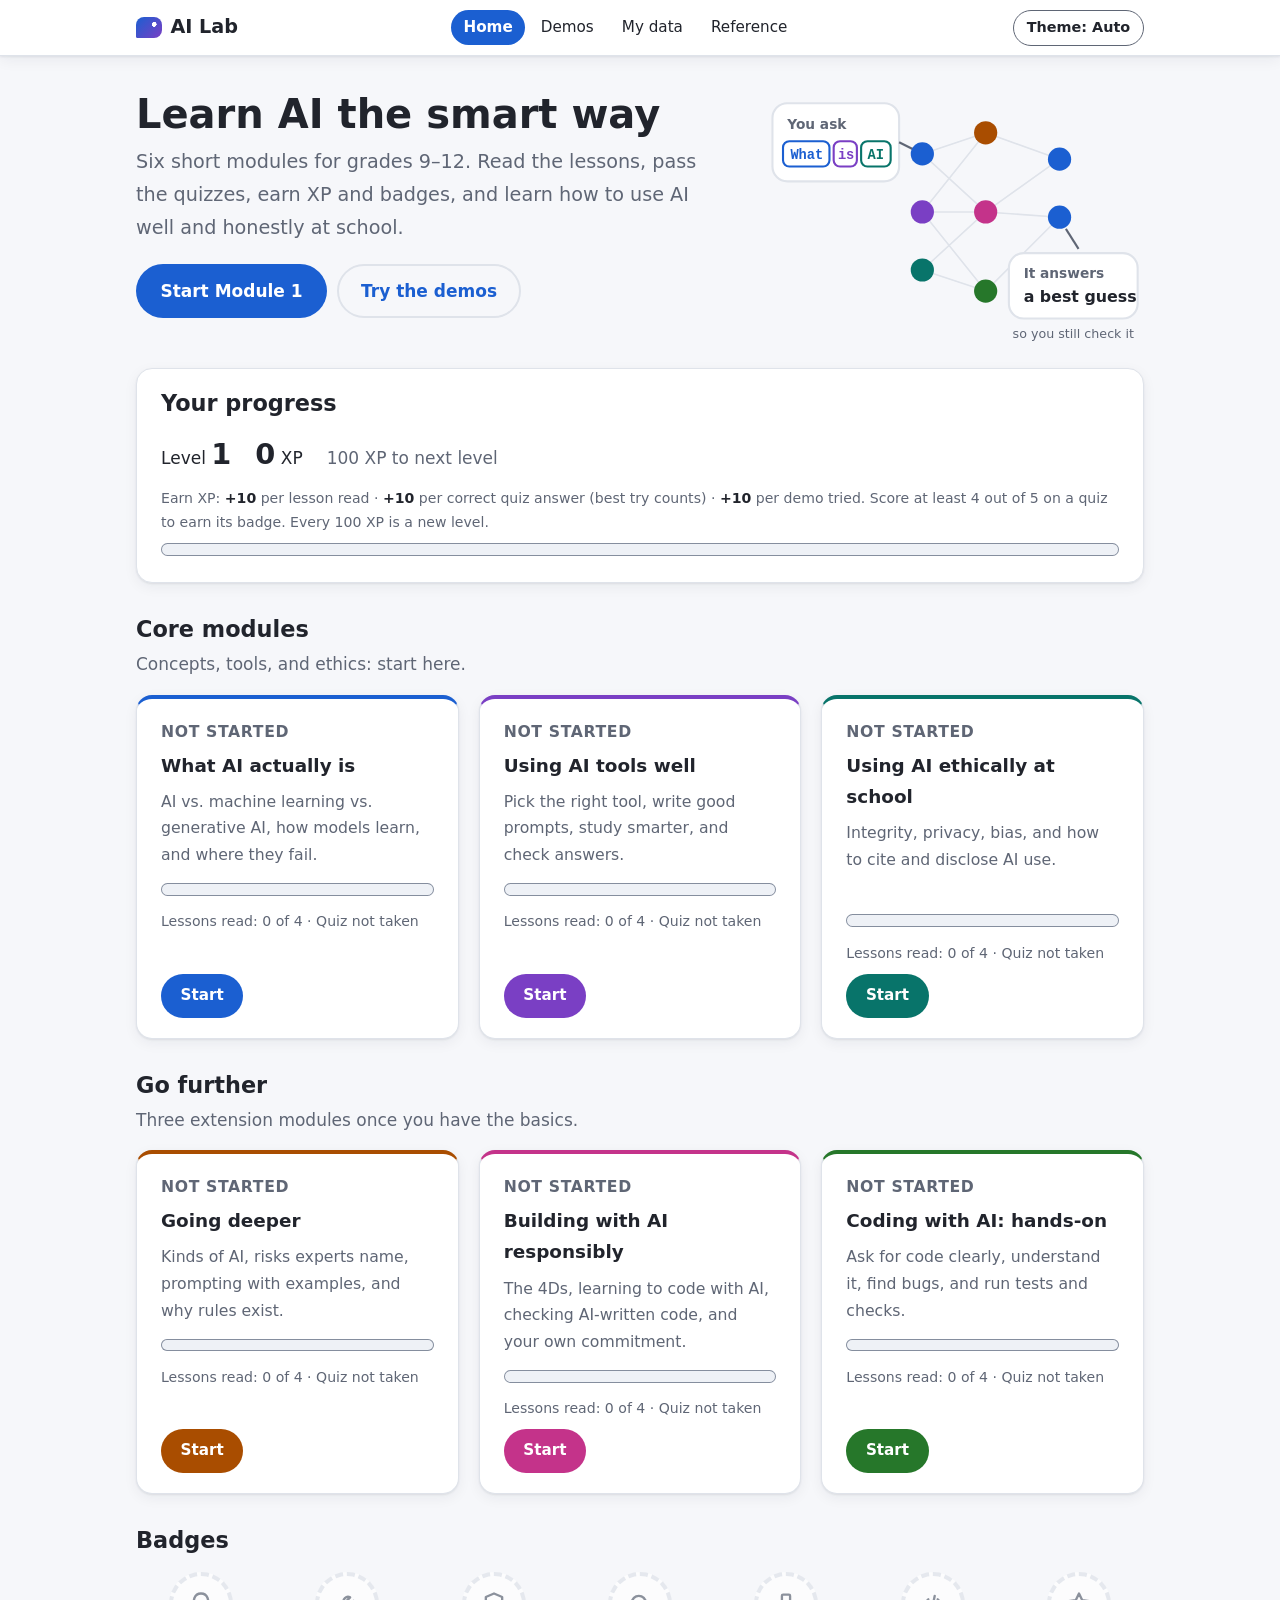
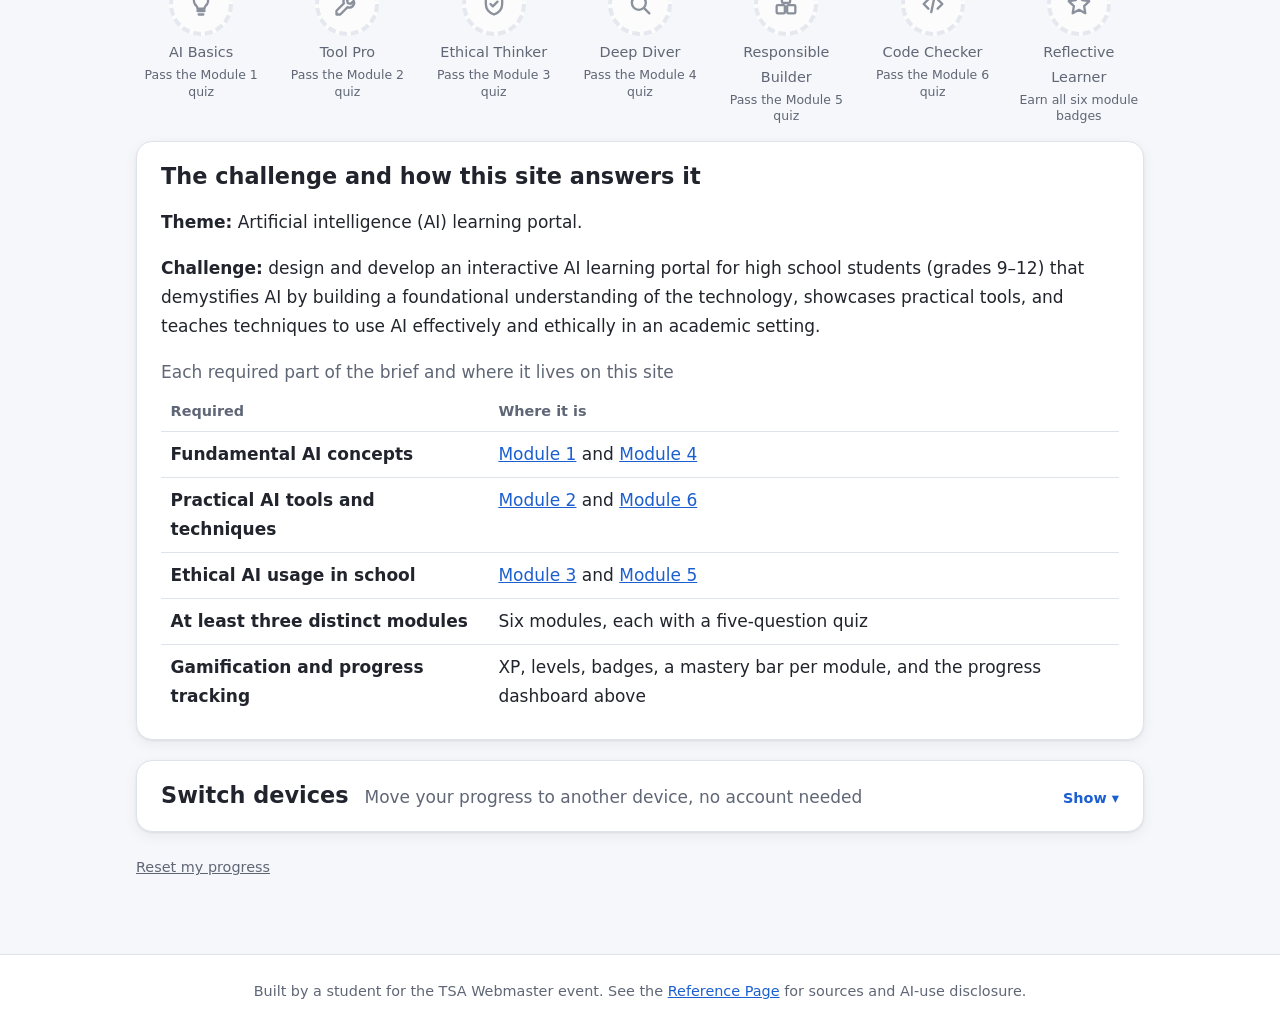
==== commit 0898ee3e: "fix: final judge round polish (prompt practice feedback, predictor paragraph, badge layout, wording)" ====
--- a/index.html
+++ b/index.html
@@ -63,7 +63,7 @@
       <span><strong id="xp">0</strong> XP</span>
       <span id="next" class="muted"></span>
     </div>
-    <p class="xp-rules">Earn XP: <strong>+10</strong> per lesson read · <strong>+10</strong> per correct quiz answer (best try counts) · <strong>+10</strong> per demo tried. Score 4 of 5 on a quiz for its badge. Every 100 XP is a new level.</p>
+    <p class="xp-rules">Earn XP: <strong>+10</strong> per lesson read · <strong>+10</strong> per correct quiz answer (best try counts) · <strong>+10</strong> per demo tried. Score at least 4 out of 5 on a quiz to earn its badge. Every 100 XP is a new level.</p>
     <div class="progress-bar" role="progressbar" aria-label="Progress to next level" aria-valuemin="0" aria-valuemax="100" aria-valuenow="0" id="xpbar"><span style="width:0%"></span></div>
   </section>
 
--- a/css/style.css
+++ b/css/style.css
@@ -246,7 +246,7 @@
 
 /* home polish */
 .hero { margin-bottom: 1.5rem; }
-.badges { display: grid; grid-template-columns: repeat(auto-fill, minmax(7rem, 1fr)); gap: 1rem; }
+.badges { display: grid; grid-template-columns: repeat(auto-fit, minmax(7rem, 1fr)); gap: 1rem; }
 .badge { width: auto; }
 
 /* phones: keep short module names in the pills (the row scrolls sideways) */
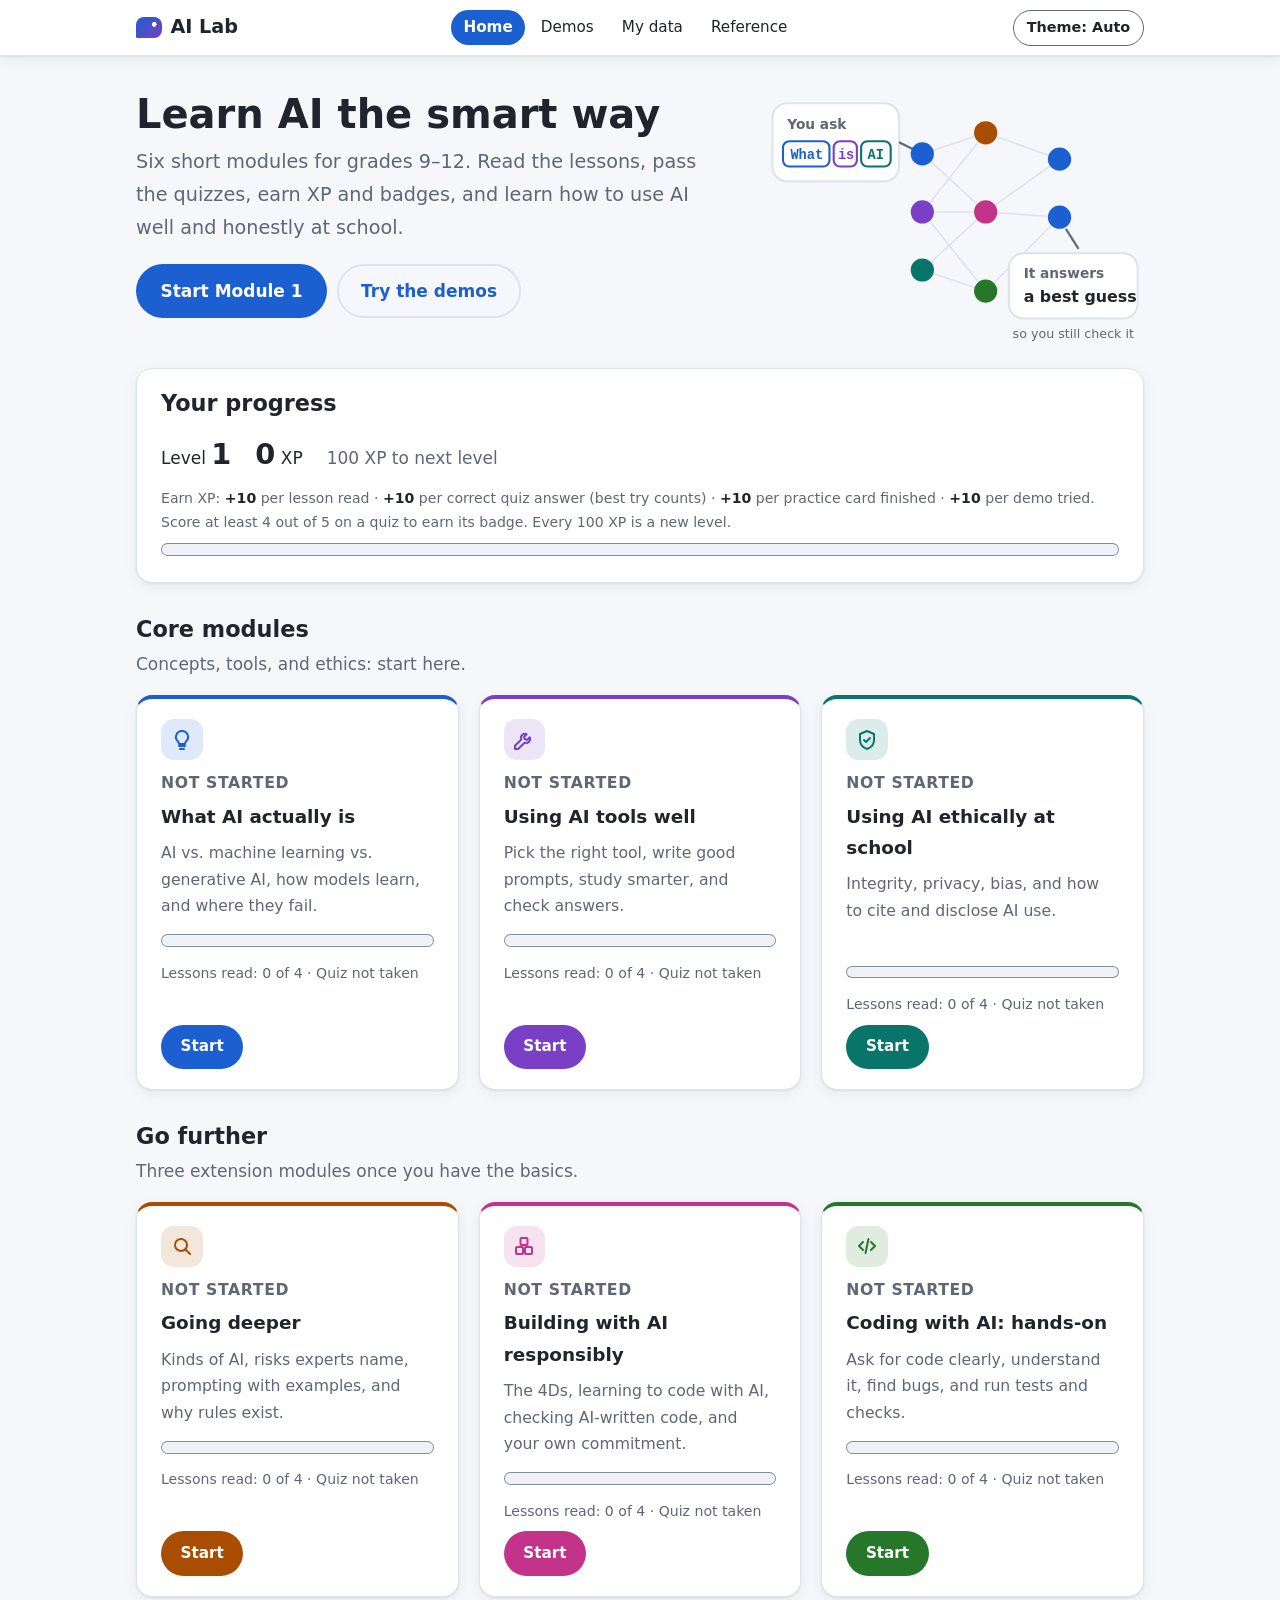
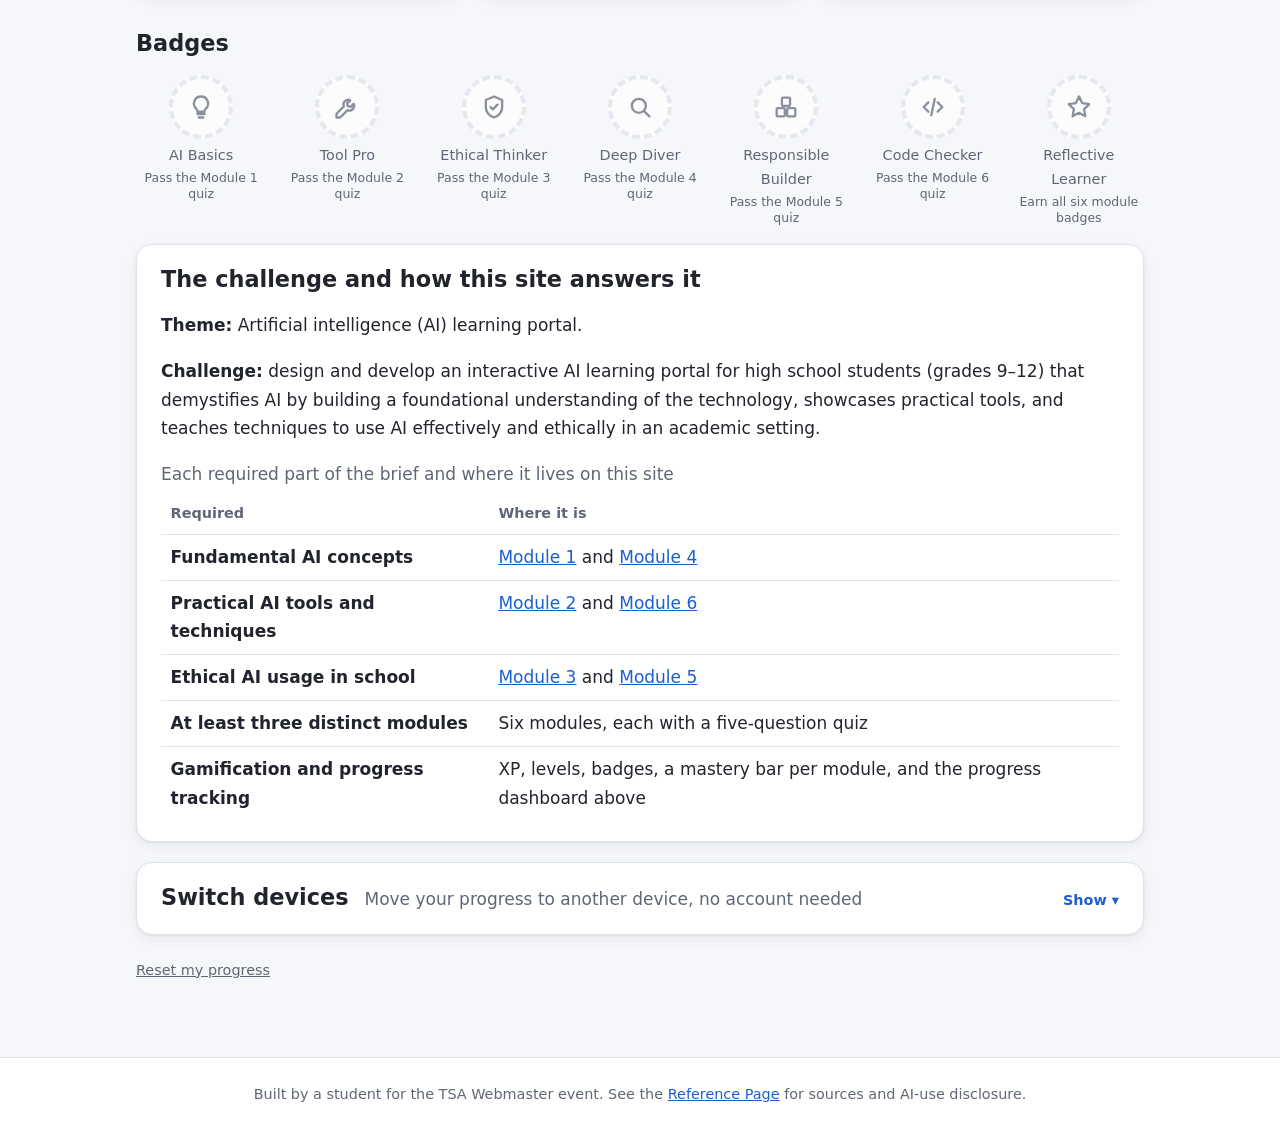
==== commit c38fd20a: "feat: practice cards earn XP (AIL6 progress codes, old codes still restore)" ====
--- a/index.html
+++ b/index.html
@@ -63,7 +63,7 @@
       <span><strong id="xp">0</strong> XP</span>
       <span id="next" class="muted"></span>
     </div>
-    <p class="xp-rules">Earn XP: <strong>+10</strong> per lesson read · <strong>+10</strong> per correct quiz answer (best try counts) · <strong>+10</strong> per demo tried. Score at least 4 out of 5 on a quiz to earn its badge. Every 100 XP is a new level.</p>
+    <p class="xp-rules">Earn XP: <strong>+10</strong> per lesson read · <strong>+10</strong> per correct quiz answer (best try counts) · <strong>+10</strong> per practice card finished · <strong>+10</strong> per demo tried. Score at least 4 out of 5 on a quiz to earn its badge. Every 100 XP is a new level.</p>
     <div class="progress-bar" role="progressbar" aria-label="Progress to next level" aria-valuemin="0" aria-valuemax="100" aria-valuenow="0" id="xpbar"><span style="width:0%"></span></div>
   </section>
 
@@ -105,7 +105,7 @@
     </p>
     <p>
       <label for="code-in">Have a code from another device?</label><br>
-      <input id="code-in" class="field" type="text" autocomplete="off" spellcheck="false" autocapitalize="characters" autocorrect="off" placeholder="AIL5-XXXXXXXX">
+      <input id="code-in" class="field" type="text" autocomplete="off" spellcheck="false" autocapitalize="characters" autocorrect="off" placeholder="AIL6-XXXXXXXX">
       <button class="btn" id="restore" type="button">Restore</button>
     </p>
     <p id="code-msg" role="status"></p>
--- a/css/style.css
+++ b/css/style.css
@@ -275,3 +275,15 @@
 .page-index a { display: inline; padding: 0; border-radius: 0; color: var(--accent); text-decoration: underline; text-underline-offset: 2px; }
 .page-index a:hover { background: none; }
 .badge .medal svg { display: block; }
+
+/* module icons: home cards (from dashboard.js) and beside each module page title (same drawings as a CSS mask) */
+.grid > .card .module-icon { width: 2.6rem; height: 2.6rem; border-radius: .8rem; display: grid; place-items: center; color: var(--unit); background: color-mix(in srgb, var(--unit) 14%, var(--surface)); margin-bottom: .35rem; }
+body:has(.module-nav a[aria-current]) main > h1::before { content: ""; display: inline-block; width: 2.1rem; height: 2.1rem; margin-right: .55rem; vertical-align: -.2rem; background: var(--unit); -webkit-mask: var(--icon) center / contain no-repeat; mask: var(--icon) center / contain no-repeat; }
+body:has(.module-nav a[href="module1.html"][aria-current]) { --icon: url("data:image/svg+xml,%3Csvg xmlns=%22http://www.w3.org/2000/svg%22 viewBox=%220 0 24 24%22 fill=%22none%22 stroke=%22black%22 stroke-width=%222%22 stroke-linecap=%22round%22 stroke-linejoin=%22round%22%3E%3Cpath d=%22M9 18h6M10 21h4M12 3a6 6 0 0 0-4 10.5c.7.7 1 1.5 1 2.5h6c0-1 .3-1.8 1-2.5A6 6 0 0 0 12 3z%22/%3E%3C/svg%3E"); }
+body:has(.module-nav a[href="module2.html"][aria-current]) { --icon: url("data:image/svg+xml,%3Csvg xmlns=%22http://www.w3.org/2000/svg%22 viewBox=%220 0 24 24%22 fill=%22none%22 stroke=%22black%22 stroke-width=%222%22 stroke-linecap=%22round%22 stroke-linejoin=%22round%22%3E%3Cpath d=%22M14.7 6.3a4 4 0 0 0-5.4 5.2L3 17.8V21h3.2l6.3-6.3a4 4 0 0 0 5.2-5.4l-2.6 2.6-2.4-.6-.6-2.4z%22/%3E%3C/svg%3E"); }
+body:has(.module-nav a[href="module3.html"][aria-current]) { --icon: url("data:image/svg+xml,%3Csvg xmlns=%22http://www.w3.org/2000/svg%22 viewBox=%220 0 24 24%22 fill=%22none%22 stroke=%22black%22 stroke-width=%222%22 stroke-linecap=%22round%22 stroke-linejoin=%22round%22%3E%3Cpath d=%22M12 3l7 3v6c0 4.5-3 7.5-7 9-4-1.5-7-4.5-7-9V6z%22/%3E%3Cpath d=%22M9 12l2 2 4-4%22/%3E%3C/svg%3E"); }
+body:has(.module-nav a[href="module4.html"][aria-current]) { --icon: url("data:image/svg+xml,%3Csvg xmlns=%22http://www.w3.org/2000/svg%22 viewBox=%220 0 24 24%22 fill=%22none%22 stroke=%22black%22 stroke-width=%222%22 stroke-linecap=%22round%22 stroke-linejoin=%22round%22%3E%3Ccircle cx=%2211%22 cy=%2211%22 r=%226%22/%3E%3Cpath d=%22M20 20l-4.5-4.5%22/%3E%3C/svg%3E"); }
+body:has(.module-nav a[href="module5.html"][aria-current]) { --icon: url("data:image/svg+xml,%3Csvg xmlns=%22http://www.w3.org/2000/svg%22 viewBox=%220 0 24 24%22 fill=%22none%22 stroke=%22black%22 stroke-width=%222%22 stroke-linecap=%22round%22 stroke-linejoin=%22round%22%3E%3Crect x=%224%22 y=%2213%22 width=%227%22 height=%227%22 rx=%221%22/%3E%3Crect x=%2213%22 y=%2213%22 width=%227%22 height=%227%22 rx=%221%22/%3E%3Crect x=%228.5%22 y=%224%22 width=%227%22 height=%227%22 rx=%221%22/%3E%3C/svg%3E"); }
+body:has(.module-nav a[href="module6.html"][aria-current]) { --icon: url("data:image/svg+xml,%3Csvg xmlns=%22http://www.w3.org/2000/svg%22 viewBox=%220 0 24 24%22 fill=%22none%22 stroke=%22black%22 stroke-width=%222%22 stroke-linecap=%22round%22 stroke-linejoin=%22round%22%3E%3Cpath d=%22M8 8l-4 4 4 4M16 8l4 4-4 4M13.5 5l-3 14%22/%3E%3C/svg%3E"); }
+body:has(.module-nav a[aria-current]) main > h1 { border-left: 0; padding-left: 0; }
+body:has(.module-nav a[aria-current]) main > h1::before { width: .95em; height: .95em; vertical-align: -.12em; margin-right: .35em; }
